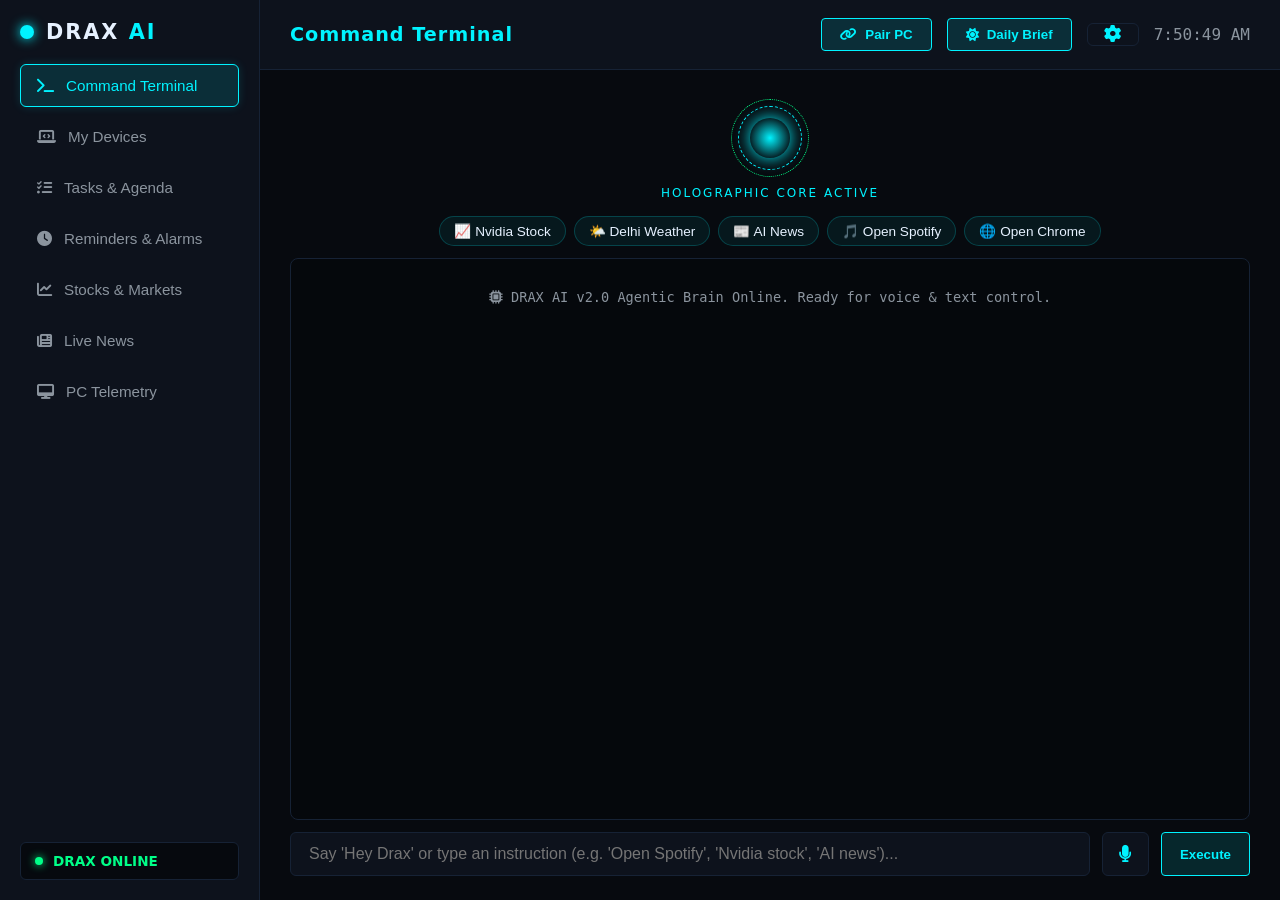
==== web/index.html @ b398b6dd "Prepare Drax AI for production" ====
<!DOCTYPE html>
<html lang="en">
<head>
  <meta charset="UTF-8">
  <meta name="viewport" content="width=device-width, initial-scale=1.0">
  <title>DRAX AI — Cybernetic Cloud Assistant</title>
  <link rel="stylesheet" href="styles.css">
  <link rel="stylesheet" href="https://cdnjs.cloudflare.com/ajax/libs/font-awesome/6.4.0/css/all.min.css">
</head>
<body>
  <div class="app-container">
    <!-- Sidebar Navigation -->
    <aside class="sidebar">
      <div class="logo">
        <div class="pulse-orb"></div>
        <h2>DRAX <span>AI</span></h2>
      </div>
      <nav class="nav-links">
        <button class="nav-btn active" data-tab="chat"><i class="fa-solid fa-terminal"></i> Command Terminal</button>
        <button class="nav-btn" data-tab="devices"><i class="fa-solid fa-laptop-code"></i> My Devices</button>
        <button class="nav-btn" data-tab="tasks"><i class="fa-solid fa-list-check"></i> Tasks & Agenda</button>
        <button class="nav-btn" data-tab="reminders"><i class="fa-solid fa-clock"></i> Reminders & Alarms</button>
        <button class="nav-btn" data-tab="finance"><i class="fa-solid fa-chart-line"></i> Stocks & Markets</button>
        <button class="nav-btn" data-tab="news"><i class="fa-solid fa-newspaper"></i> Live News</button>
        <button class="nav-btn" data-tab="system"><i class="fa-solid fa-desktop"></i> PC Telemetry</button>
      </nav>
      <div class="agent-status-badge" id="cloud-badge">
        <span class="status-indicator" id="status-indicator"></span>
        <span id="agent-state-label">DRAX ONLINE</span>
      </div>
    </aside>

    <!-- Main Content Area -->
    <main class="main-content">
      <!-- Top Navbar -->
      <header class="topbar">
        <div class="topbar-title">
          <h1 id="page-title">Command Terminal</h1>
        </div>
        <div class="topbar-actions">
          <button id="pair-modal-btn" class="glow-btn"><i class="fa-solid fa-link"></i> Pair PC</button>
          <button id="quick-brief-btn" class="glow-btn"><i class="fa-solid fa-sun"></i> Daily Brief</button>
          <button id="settings-btn" class="icon-btn" title="API Settings"><i class="fa-solid fa-gear"></i></button>
          <div class="clock-display" id="clock">--:--:--</div>
        </div>
      </header>

      <!-- TAB 1: Chat & Voice Command Terminal -->
      <section id="tab-chat" class="tab-pane active">
        <div class="chat-wrapper">
          <div class="avatar-hud">
            <div class="hud-circle">
              <div class="hud-core"></div>
              <div class="hud-ring r1"></div>
              <div class="hud-ring r2"></div>
            </div>
            <div class="hud-label">HOLOGRAPHIC CORE ACTIVE</div>
          </div>
          
          <div class="quick-chips">
            <button class="chip" data-cmd="What is Nvidia stock price?">📈 Nvidia Stock</button>
            <button class="chip" data-cmd="What is the weather in Delhi?">🌤️ Delhi Weather</button>
            <button class="chip" data-cmd="What is the latest AI news?">📰 AI News</button>
            <button class="chip" data-cmd="Open Spotify and play music">🎵 Open Spotify</button>
            <button class="chip" data-cmd="Open Chrome">🌐 Open Chrome</button>
          </div>

          <div class="chat-terminal" id="chat-messages">
            <div class="msg system"><i class="fa-solid fa-microchip"></i> DRAX AI v2.0 Agentic Brain Online. Ready for voice & text control.</div>
          </div>
          
          <div class="chat-input-bar">
            <input type="text" id="command-input" placeholder="Say 'Hey Drax' or type an instruction (e.g. 'Open Spotify', 'Nvidia stock', 'AI news')...">
            <button id="voice-btn" class="icon-btn" title="Voice Input"><i class="fa-solid fa-microphone"></i></button>
            <button id="send-btn" class="glow-btn">Execute</button>
          </div>
        </div>
      </section>

      <!-- TAB 2: Connected Devices -->
      <section id="tab-devices" class="tab-pane">
        <div class="panel-header">
          <h2>Connected Workstations</h2>
          <button id="open-pair-btn" class="glow-btn"><i class="fa-solid fa-plus"></i> Pair New Windows PC</button>
        </div>
        <div class="cards-grid" id="devices-grid">
          <div class="card device-card">
            <div class="device-header">
              <i class="fa-brands fa-windows device-icon"></i>
              <div>
                <h3>My Windows Workstation</h3>
                <p class="status-online"><span class="status-indicator"></span> Online & Listening</p>
              </div>
            </div>
            <div class="device-actions">
              <button class="device-cmd-btn" data-cmd="open chrome">Open Chrome</button>
              <button class="device-cmd-btn" data-cmd="open spotify">Open Spotify</button>
              <button class="device-cmd-btn" data-cmd="lock pc">Lock Workstation</button>
            </div>
          </div>
        </div>
      </section>

      <!-- TAB 3: Tasks & Agenda -->
      <section id="tab-tasks" class="tab-pane">
        <div class="panel-header">
          <h2>Task Management</h2>
          <div class="add-box">
            <input type="text" id="new-task-input" placeholder="Add new task title...">
            <button id="add-task-btn" class="glow-btn">Add Task</button>
          </div>
        </div>
        <div class="cards-grid" id="tasks-list">
          <div class="empty-state">Loading tasks...</div>
        </div>
      </section>

      <!-- TAB 4: Reminders & Alarms -->
      <section id="tab-reminders" class="tab-pane">
        <div class="split-view">
          <div class="panel">
            <h2>Active Reminders</h2>
            <div class="cards-grid" id="reminders-list">
              <div class="empty-state">No pending reminders.</div>
            </div>
          </div>
          <div class="panel">
            <h2>Scheduled Alarms</h2>
            <div class="cards-grid" id="alarms-list">
              <div class="empty-state">No active alarms.</div>
            </div>
          </div>
        </div>
      </section>

      <!-- TAB 5: Stocks & Markets -->
      <section id="tab-finance" class="tab-pane">
        <div class="panel-header">
          <h2>Real-Time Financial Markets</h2>
          <div class="add-box">
            <input type="text" id="stock-search-input" placeholder="Search ticker (e.g. NVDA, AAPL, RELIANCE, NIFTY)...">
            <button id="stock-search-btn" class="glow-btn">Quote</button>
          </div>
        </div>
        <div class="cards-grid" id="watchlist-grid">
          <!-- Live tickers injected here -->
        </div>
      </section>

      <!-- TAB 6: Live News & Weather -->
      <section id="tab-news" class="tab-pane">
        <div class="news-controls">
          <button class="filter-btn active" data-topic="world">World</button>
          <button class="filter-btn" data-topic="india">India</button>
          <button class="filter-btn" data-topic="ai">AI & Tech</button>
          <button class="filter-btn" data-topic="business">Finance & Markets</button>
        </div>
        <div class="cards-grid" id="news-grid">
          <div class="empty-state">Fetching verified news...</div>
        </div>
      </section>

      <!-- TAB 7: Connected Workstation Telemetry -->
      <section id="tab-system" class="tab-pane">
        <div class="telemetry-dashboard">
          <div class="metric-card">
            <div class="metric-icon"><i class="fa-solid fa-microchip"></i></div>
            <div class="metric-info">
              <h3>CPU Utilization</h3>
              <p id="cpu-stat">-- %</p>
            </div>
          </div>
          <div class="metric-card">
            <div class="metric-icon"><i class="fa-solid fa-memory"></i></div>
            <div class="metric-info">
              <h3>Memory (RAM)</h3>
              <p id="ram-stat">-- %</p>
            </div>
          </div>
          <div class="metric-card">
            <div class="metric-icon"><i class="fa-brands fa-windows"></i></div>
            <div class="metric-info">
              <h3>Host Workstation</h3>
              <p id="os-stat">Windows 11</p>
            </div>
          </div>
          <div class="metric-card">
            <div class="metric-icon"><i class="fa-solid fa-shield-halved"></i></div>
            <div class="metric-info">
              <h3>Agent Core State</h3>
              <p id="state-stat">IDLE</p>
            </div>
          </div>
        </div>
      </section>
    </main>
  </div>

  <!-- Device Pairing Modal -->
  <div class="modal-overlay" id="pair-modal">
    <div class="modal-content">
      <h2><i class="fa-solid fa-link"></i> Connect Windows Workstation</h2>
      <p style="color: var(--text-muted); margin: 10px 0 20px;">
        Open the Drax AI application on your Windows PC and check your System Tray or Settings for your <strong>Pairing Code</strong>.
      </p>
      <input type="text" id="pairing-code-input" placeholder="e.g. DRAX-7K92" style="text-transform: uppercase; font-size: 1.2rem; text-align: center; letter-spacing: 3px;">
      <div class="modal-buttons">
        <button id="cancel-pair-btn" class="icon-btn">Cancel</button>
        <button id="submit-pair-btn" class="glow-btn">Connect Device</button>
      </div>
    </div>
  </div>

  <!-- API Settings Modal -->
  <div class="modal-overlay" id="settings-modal">
    <div class="modal-content">
      <h2><i class="fa-solid fa-gear"></i> Cloud API Configuration</h2>
      <p style="color: var(--text-muted); margin: 10px 0 20px;">
        Set your production backend endpoint (Render / local):
      </p>
      <input type="text" id="api-url-input" placeholder="https://drax-cloud.onrender.com or http://127.0.0.1:8765">
      <div class="modal-buttons">
        <button id="cancel-settings-btn" class="icon-btn">Cancel</button>
        <button id="save-settings-btn" class="glow-btn">Save Endpoint</button>
      </div>
    </div>
  </div>

  <script src="app.js"></script>
</body>
</html>
---- web/styles.css ----
:root {
  --bg-dark: #070a0f;
  --panel-bg: #0d121c;
  --panel-border: #162235;
  --accent-cyan: #00f3ff;
  --accent-green: #00ff88;
  --accent-amber: #ffaa00;
  --accent-red: #ff3366;
  --text-main: #e6f1ff;
  --text-muted: #8b949e;
  --font-family: 'Segoe UI', system-ui, -apple-system, sans-serif;
}

* {
  margin: 0;
  padding: 0;
  box-sizing: border-box;
}

body {
  background-color: var(--bg-dark);
  color: var(--text-main);
  font-family: var(--font-family);
  min-height: 100vh;
  overflow-x: hidden;
}

.app-container {
  display: flex;
  height: 100vh;
}

/* Sidebar */
.sidebar {
  width: 260px;
  background-color: var(--panel-bg);
  border-right: 1px solid var(--panel-border);
  display: flex;
  flex-direction: column;
  padding: 20px;
  gap: 20px;
}

.logo {
  display: flex;
  align-items: center;
  gap: 12px;
}

.pulse-orb {
  width: 14px;
  height: 14px;
  background-color: var(--accent-cyan);
  border-radius: 50%;
  box-shadow: 0 0 12px var(--accent-cyan);
  animation: orb-pulse 2s infinite ease-in-out;
}

@keyframes orb-pulse {
  0%, 100% { transform: scale(1); opacity: 0.8; }
  50% { transform: scale(1.3); opacity: 1; box-shadow: 0 0 20px var(--accent-cyan); }
}

.logo h2 {
  font-size: 1.3rem;
  letter-spacing: 2px;
}

.logo span {
  color: var(--accent-cyan);
}

.nav-links {
  display: flex;
  flex-direction: column;
  gap: 8px;
  flex: 1;
}

.nav-btn {
  background: transparent;
  border: 1px solid transparent;
  color: var(--text-muted);
  padding: 12px 16px;
  text-align: left;
  border-radius: 6px;
  cursor: pointer;
  font-size: 0.95rem;
  display: flex;
  align-items: center;
  gap: 12px;
  transition: all 0.2s ease;
}

.nav-btn:hover {
  background: rgba(0, 243, 255, 0.05);
  color: var(--text-main);
  border-color: rgba(0, 243, 255, 0.2);
}

.nav-btn.active {
  background: rgba(0, 243, 255, 0.12);
  color: var(--accent-cyan);
  border-color: var(--accent-cyan);
  box-shadow: 0 0 10px rgba(0, 243, 255, 0.15);
}

.agent-status-badge {
  display: flex;
  align-items: center;
  gap: 10px;
  background: #06090e;
  border: 1px solid var(--panel-border);
  padding: 10px 14px;
  border-radius: 6px;
  font-size: 0.85rem;
  font-weight: 600;
  color: var(--accent-green);
}

.status-indicator {
  width: 8px;
  height: 8px;
  border-radius: 50%;
  background: var(--accent-green);
  box-shadow: 0 0 8px var(--accent-green);
  display: inline-block;
}

/* Main Content */
.main-content {
  flex: 1;
  display: flex;
  flex-direction: column;
  overflow: hidden;
}

.topbar {
  height: 70px;
  background: var(--panel-bg);
  border-bottom: 1px solid var(--panel-border);
  display: flex;
  align-items: center;
  justify-content: space-between;
  padding: 0 30px;
}

.topbar-title h1 {
  font-size: 1.2rem;
  color: var(--accent-cyan);
  letter-spacing: 1px;
}

.topbar-actions {
  display: flex;
  align-items: center;
  gap: 15px;
}

.glow-btn {
  background: rgba(0, 243, 255, 0.12);
  border: 1px solid var(--accent-cyan);
  color: var(--accent-cyan);
  padding: 8px 18px;
  border-radius: 4px;
  cursor: pointer;
  font-weight: 600;
  transition: all 0.2s;
  display: inline-flex;
  align-items: center;
  gap: 8px;
}

.glow-btn:hover {
  background: var(--accent-cyan);
  color: var(--bg-dark);
  box-shadow: 0 0 14px var(--accent-cyan);
}

.clock-display {
  font-family: 'Consolas', monospace;
  color: var(--text-muted);
  font-size: 1rem;
}

/* Tab panes */
.tab-pane {
  display: none;
  flex: 1;
  padding: 24px 30px;
  overflow-y: auto;
}

.tab-pane.active {
  display: block;
}

/* Chat Terminal */
.chat-wrapper {
  display: flex;
  flex-direction: column;
  height: 100%;
  gap: 12px;
}

.avatar-hud {
  display: flex;
  flex-direction: column;
  align-items: center;
  gap: 8px;
  padding: 4px 0;
}

.hud-circle {
  width: 80px;
  height: 80px;
  position: relative;
  display: flex;
  align-items: center;
  justify-content: center;
}

.hud-core {
  width: 40px;
  height: 40px;
  background: radial-gradient(circle, var(--accent-cyan) 0%, rgba(0,243,255,0.1) 70%);
  border-radius: 50%;
  box-shadow: 0 0 16px var(--accent-cyan);
  animation: core-breath 3s infinite ease-in-out;
}

.hud-ring {
  position: absolute;
  border-radius: 50%;
  border: 1.5px dashed var(--accent-cyan);
}

.hud-ring.r1 {
  width: 64px;
  height: 64px;
  animation: spin 8s infinite linear;
}

.hud-ring.r2 {
  width: 78px;
  height: 78px;
  border: 1px dotted var(--accent-green);
  animation: spin-rev 12s infinite linear;
}

@keyframes spin { 100% { transform: rotate(360deg); } }
@keyframes spin-rev { 100% { transform: rotate(-360deg); } }
@keyframes core-breath { 0%, 100% { transform: scale(0.9); } 50% { transform: scale(1.15); } }

.hud-label {
  font-size: 0.75rem;
  color: var(--accent-cyan);
  letter-spacing: 2px;
}

.quick-chips {
  display: flex;
  gap: 8px;
  flex-wrap: wrap;
  justify-content: center;
}

.chip {
  background: rgba(0, 243, 255, 0.06);
  border: 1px solid rgba(0, 243, 255, 0.2);
  color: var(--text-main);
  padding: 6px 14px;
  border-radius: 16px;
  cursor: pointer;
  font-size: 0.85rem;
  transition: all 0.2s;
}

.chip:hover {
  background: rgba(0, 243, 255, 0.2);
  border-color: var(--accent-cyan);
  color: var(--accent-cyan);
}

.chat-terminal {
  flex: 1;
  background: #05080c;
  border: 1px solid var(--panel-border);
  border-radius: 8px;
  padding: 18px;
  overflow-y: auto;
  display: flex;
  flex-direction: column;
  gap: 10px;
  font-family: 'Consolas', monospace;
  font-size: 0.95rem;
}

.msg {
  padding: 10px 14px;
  border-radius: 6px;
  max-width: 80%;
  line-height: 1.5;
}

.msg.user {
  align-self: flex-end;
  background: rgba(0, 243, 255, 0.1);
  border: 1px solid rgba(0, 243, 255, 0.3);
  color: var(--accent-cyan);
}

.msg.drax {
  align-self: flex-start;
  background: rgba(0, 255, 136, 0.08);
  border: 1px solid rgba(0, 255, 136, 0.3);
  color: var(--accent-green);
}

.msg.system {
  align-self: center;
  background: transparent;
  color: var(--text-muted);
  font-size: 0.85rem;
}

.chat-input-bar {
  display: flex;
  gap: 12px;
}

.chat-input-bar input {
  flex: 1;
  background: var(--panel-bg);
  border: 1px solid var(--panel-border);
  color: var(--text-main);
  padding: 12px 18px;
  border-radius: 6px;
  font-size: 1rem;
}

.chat-input-bar input:focus {
  border-color: var(--accent-cyan);
  outline: none;
}

.icon-btn {
  background: var(--panel-bg);
  border: 1px solid var(--panel-border);
  color: var(--accent-cyan);
  padding: 0 16px;
  border-radius: 6px;
  cursor: pointer;
  font-size: 1.1rem;
  transition: all 0.2s;
}

.icon-btn:hover {
  background: rgba(0, 243, 255, 0.1);
  border-color: var(--accent-cyan);
}

/* Cards & Lists */
.panel-header {
  display: flex;
  justify-content: space-between;
  align-items: center;
  margin-bottom: 20px;
}

.add-box {
  display: flex;
  gap: 10px;
}

.add-box input {
  background: var(--panel-bg);
  border: 1px solid var(--panel-border);
  color: var(--text-main);
  padding: 8px 14px;
  border-radius: 4px;
  min-width: 260px;
}

.cards-grid {
  display: grid;
  grid-template-columns: repeat(auto-fill, minmax(280px, 1fr));
  gap: 16px;
}

.card {
  background: var(--panel-bg);
  border: 1px solid var(--panel-border);
  padding: 18px;
  border-radius: 8px;
  transition: transform 0.2s, border-color 0.2s;
}

.card:hover {
  transform: translateY(-2px);
  border-color: var(--accent-cyan);
}

.device-card {
  display: flex;
  flex-direction: column;
  gap: 14px;
}

.device-header {
  display: flex;
  align-items: center;
  gap: 14px;
}

.device-icon {
  font-size: 2.2rem;
  color: var(--accent-cyan);
}

.status-online {
  color: var(--accent-green);
  font-size: 0.85rem;
  font-weight: 600;
  display: flex;
  align-items: center;
  gap: 6px;
  margin-top: 4px;
}

.device-actions {
  display: flex;
  gap: 8px;
  flex-wrap: wrap;
}

.device-cmd-btn {
  background: rgba(0, 243, 255, 0.08);
  border: 1px solid rgba(0, 243, 255, 0.3);
  color: var(--accent-cyan);
  padding: 6px 12px;
  border-radius: 4px;
  cursor: pointer;
  font-size: 0.85rem;
  transition: all 0.2s;
}

.device-cmd-btn:hover {
  background: var(--accent-cyan);
  color: var(--bg-dark);
}

.split-view {
  display: grid;
  grid-template-columns: 1fr 1fr;
  gap: 24px;
}

.news-controls {
  display: flex;
  gap: 10px;
  margin-bottom: 20px;
}

.filter-btn {
  background: var(--panel-bg);
  border: 1px solid var(--panel-border);
  color: var(--text-muted);
  padding: 6px 14px;
  border-radius: 4px;
  cursor: pointer;
}

.filter-btn.active {
  background: var(--accent-cyan);
  color: var(--bg-dark);
  border-color: var(--accent-cyan);
  font-weight: bold;
}

/* Telemetry Dashboard */
.telemetry-dashboard {
  display: grid;
  grid-template-columns: repeat(auto-fit, minmax(220px, 1fr));
  gap: 20px;
}

.metric-card {
  background: var(--panel-bg);
  border: 1px solid var(--panel-border);
  padding: 24px;
  border-radius: 8px;
  display: flex;
  align-items: center;
  gap: 18px;
}

.metric-icon {
  font-size: 2rem;
  color: var(--accent-cyan);
}

.metric-info h3 {
  font-size: 0.85rem;
  color: var(--text-muted);
}

.metric-info p {
  font-size: 1.6rem;
  font-weight: bold;
  color: var(--text-main);
}

/* Modals */
.modal-overlay {
  display: none;
  position: fixed;
  top: 0; left: 0; right: 0; bottom: 0;
  background: rgba(4, 7, 12, 0.85);
  backdrop-filter: blur(4px);
  z-index: 1000;
  align-items: center;
  justify-content: center;
}

.modal-overlay.active {
  display: flex;
}

.modal-content {
  background: var(--panel-bg);
  border: 1px solid var(--accent-cyan);
  border-radius: 8px;
  padding: 30px;
  width: 90%;
  max-width: 480px;
  box-shadow: 0 0 30px rgba(0, 243, 255, 0.2);
}

.modal-content input {
  width: 100%;
  background: #05080c;
  border: 1px solid var(--panel-border);
  color: var(--accent-cyan);
  padding: 12px 16px;
  border-radius: 6px;
  margin-bottom: 20px;
  font-size: 1rem;
}

.modal-buttons {
  display: flex;
  justify-content: flex-end;
  gap: 12px;
}

/* Responsive Media Queries */
@media (max-width: 860px) {
  .app-container { flex-direction: column; }
  .sidebar { width: 100%; height: auto; border-right: none; border-bottom: 1px solid var(--panel-border); padding: 12px 20px; }
  .nav-links { flex-direction: row; overflow-x: auto; gap: 6px; }
  .nav-btn { padding: 8px 12px; font-size: 0.85rem; }
  .split-view { grid-template-columns: 1fr; }
  .topbar { padding: 0 16px; }
  .tab-pane { padding: 16px; }
}
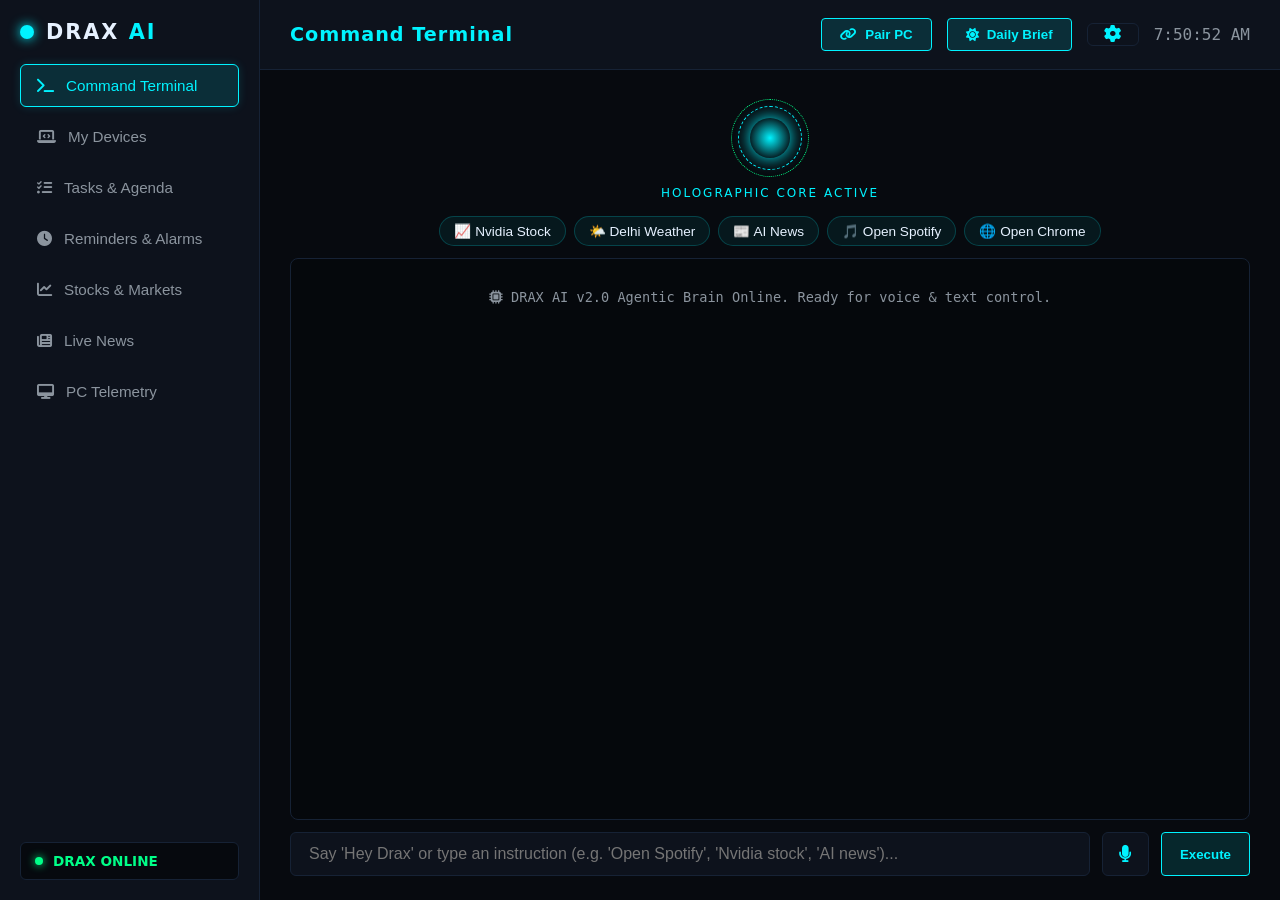
==== commit a5d5f789: "Implement cloud to Windows agent pairing" ====
--- a/web/index.html
+++ b/web/index.html
@@ -199,11 +199,13 @@
   <!-- Device Pairing Modal -->
   <div class="modal-overlay" id="pair-modal">
     <div class="modal-content">
-      <h2><i class="fa-solid fa-link"></i> Connect Windows Workstation</h2>
-      <p style="color: var(--text-muted); margin: 10px 0 20px;">
-        Open the Drax AI application on your Windows PC and check your System Tray or Settings for your <strong>Pairing Code</strong>.
-      </p>
-      <input type="text" id="pairing-code-input" placeholder="e.g. DRAX-7K92" style="text-transform: uppercase; font-size: 1.2rem; text-align: center; letter-spacing: 3px;">
+      <h2><i class="fa-solid fa-link"></i> PAIR YOUR WINDOWS PC</h2>
+      <div style="text-align: left; background: #0d1117; border: 1px solid #1f2937; border-radius: 6px; padding: 14px; margin: 15px 0; font-size: 0.95rem; line-height: 1.6; color: #8b949e;">
+        <p><strong style="color: #00f3ff;">1.</strong> Start <strong>Drax AI</strong> on your Windows PC.</p>
+        <p><strong style="color: #00f3ff;">2.</strong> Look at your System Tray (right-click Drax icon &rarr; <em>Show Device Pairing Code</em>).</p>
+        <p><strong style="color: #00f3ff;">3.</strong> Enter the pairing code below and connect:</p>
+      </div>
+      <input type="text" id="pairing-code-input" placeholder="DRAX-XXXX" maxlength="12" style="text-transform: uppercase; font-size: 1.3rem; text-align: center; letter-spacing: 4px; font-weight: bold; color: #00ff88; margin-bottom: 15px;">
       <div class="modal-buttons">
         <button id="cancel-pair-btn" class="icon-btn">Cancel</button>
         <button id="submit-pair-btn" class="glow-btn">Connect Device</button>
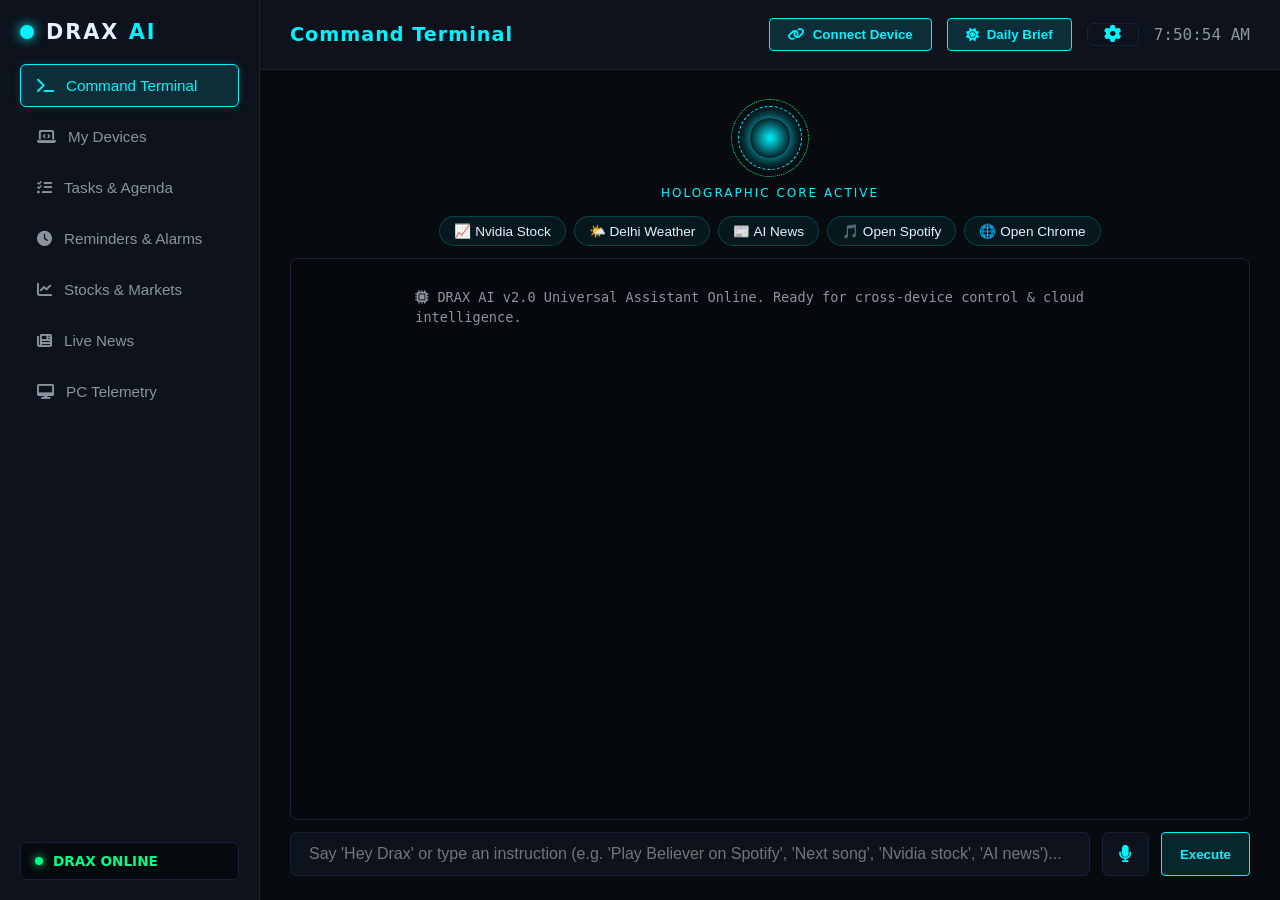
==== commit a64fff10: "feat: universal multi-device personal assistant architecture, capability routing & modular skills" ====
--- a/web/index.html
+++ b/web/index.html
@@ -38,7 +38,7 @@
           <h1 id="page-title">Command Terminal</h1>
         </div>
         <div class="topbar-actions">
-          <button id="pair-modal-btn" class="glow-btn"><i class="fa-solid fa-link"></i> Pair PC</button>
+          <button id="pair-modal-btn" class="glow-btn"><i class="fa-solid fa-link"></i> Connect Device</button>
           <button id="quick-brief-btn" class="glow-btn"><i class="fa-solid fa-sun"></i> Daily Brief</button>
           <button id="settings-btn" class="icon-btn" title="API Settings"><i class="fa-solid fa-gear"></i></button>
           <div class="clock-display" id="clock">--:--:--</div>
@@ -66,11 +66,11 @@
           </div>
 
           <div class="chat-terminal" id="chat-messages">
-            <div class="msg system"><i class="fa-solid fa-microchip"></i> DRAX AI v2.0 Agentic Brain Online. Ready for voice & text control.</div>
+            <div class="msg system"><i class="fa-solid fa-microchip"></i> DRAX AI v2.0 Universal Assistant Online. Ready for cross-device control & cloud intelligence.</div>
           </div>
           
           <div class="chat-input-bar">
-            <input type="text" id="command-input" placeholder="Say 'Hey Drax' or type an instruction (e.g. 'Open Spotify', 'Nvidia stock', 'AI news')...">
+            <input type="text" id="command-input" placeholder="Say 'Hey Drax' or type an instruction (e.g. 'Play Believer on Spotify', 'Next song', 'Nvidia stock', 'AI news')...">
             <button id="voice-btn" class="icon-btn" title="Voice Input"><i class="fa-solid fa-microphone"></i></button>
             <button id="send-btn" class="glow-btn">Execute</button>
           </div>
@@ -80,8 +80,8 @@
       <!-- TAB 2: Connected Devices -->
       <section id="tab-devices" class="tab-pane">
         <div class="panel-header">
-          <h2>Connected Workstations</h2>
-          <button id="open-pair-btn" class="glow-btn"><i class="fa-solid fa-plus"></i> Pair New Windows PC</button>
+          <h2>My Devices</h2>
+          <button id="open-pair-btn" class="glow-btn"><i class="fa-solid fa-plus"></i> Connect New Device</button>
         </div>
         <div class="cards-grid" id="devices-grid">
           <div class="card device-card">
@@ -196,14 +196,14 @@
     </main>
   </div>
 
-  <!-- Device Pairing Modal -->
+  <!-- Connect Device Modal -->
   <div class="modal-overlay" id="pair-modal">
     <div class="modal-content">
-      <h2><i class="fa-solid fa-link"></i> PAIR YOUR WINDOWS PC</h2>
+      <h2><i class="fa-solid fa-link"></i> CONNECT A DEVICE</h2>
       <div style="text-align: left; background: #0d1117; border: 1px solid #1f2937; border-radius: 6px; padding: 14px; margin: 15px 0; font-size: 0.95rem; line-height: 1.6; color: #8b949e;">
-        <p><strong style="color: #00f3ff;">1.</strong> Start <strong>Drax AI</strong> on your Windows PC.</p>
-        <p><strong style="color: #00f3ff;">2.</strong> Look at your System Tray (right-click Drax icon &rarr; <em>Show Device Pairing Code</em>).</p>
-        <p><strong style="color: #00f3ff;">3.</strong> Enter the pairing code below and connect:</p>
+        <p><strong style="color: #00f3ff;">1.</strong> Start <strong>Drax AI</strong> on your Windows PC, Android device, or workstation.</p>
+        <p><strong style="color: #00f3ff;">2.</strong> Retrieve your temporary pairing code (e.g. <em>DRAX-7K92</em>).</p>
+        <p><strong style="color: #00f3ff;">3.</strong> Enter the pairing code below to link capabilities:</p>
       </div>
       <input type="text" id="pairing-code-input" placeholder="DRAX-XXXX" maxlength="12" style="text-transform: uppercase; font-size: 1.3rem; text-align: center; letter-spacing: 4px; font-weight: bold; color: #00ff88; margin-bottom: 15px;">
       <div class="modal-buttons">
--- a/web/styles.css
+++ b/web/styles.css
@@ -317,6 +317,65 @@
   color: var(--accent-green);
 }
 
+.msg.error-msg {
+  align-self: flex-start;
+  background: rgba(255, 68, 68, 0.08);
+  border: 1px solid rgba(255, 68, 68, 0.35);
+  color: #ff6b6b;
+}
+
+.msg-header.status-ok {
+  color: #00ff88;
+  font-weight: bold;
+}
+
+.msg-header.status-err {
+  color: #ff4444;
+  font-weight: bold;
+}
+
+.msg-reason {
+  margin-top: 6px;
+  color: #e6f1ff;
+  font-size: 0.9rem;
+}
+
+.msg-details-toggle {
+  margin-top: 8px;
+  color: var(--accent-cyan);
+  cursor: pointer;
+  user-select: none;
+  font-size: 0.8rem;
+}
+
+.msg-details-toggle:hover {
+  text-decoration: underline;
+}
+
+.msg-details-content {
+  display: none;
+  margin-top: 6px;
+  padding: 8px 10px;
+  background: #080c12;
+  border: 1px dashed rgba(0, 243, 255, 0.3);
+  border-radius: 4px;
+  font-size: 0.8rem;
+  color: #8b949e;
+  line-height: 1.6;
+}
+
+.msg-details-content.active {
+  display: block;
+}
+
+.msg.loading-msg {
+  align-self: flex-start;
+  background: rgba(0, 243, 255, 0.05);
+  border: 1px dashed rgba(0, 243, 255, 0.3);
+  color: var(--accent-cyan);
+  font-style: italic;
+}
+
 .msg.system {
   align-self: center;
   background: transparent;
@@ -564,3 +623,63 @@
   .topbar { padding: 0 16px; }
   .tab-pane { padding: 16px; }
 }
+
+/* Multi-Device & Capability Styles */
+.primary-device-card {
+  border-color: rgba(0, 243, 255, 0.6) !important;
+  box-shadow: 0 0 15px rgba(0, 243, 255, 0.15) !important;
+}
+
+.primary-badge {
+  background: rgba(0, 243, 255, 0.15);
+  color: var(--accent-cyan);
+  border: 1px solid var(--accent-cyan);
+  font-size: 0.75rem;
+  padding: 3px 8px;
+  border-radius: 12px;
+  font-weight: bold;
+  display: inline-flex;
+  align-items: center;
+  gap: 4px;
+}
+
+.set-primary-btn {
+  background: transparent;
+  color: var(--text-muted);
+  border: 1px solid var(--panel-border);
+  font-size: 0.75rem;
+  padding: 3px 8px;
+  border-radius: 12px;
+  cursor: pointer;
+  transition: all 0.2s;
+}
+
+.set-primary-btn:hover {
+  color: var(--accent-cyan);
+  border-color: var(--accent-cyan);
+}
+
+.device-capabilities {
+  margin: 12px 0;
+  padding: 8px 10px;
+  background: rgba(0, 0, 0, 0.25);
+  border-radius: 6px;
+  border: 1px solid rgba(255, 255, 255, 0.05);
+}
+
+.caps-container {
+  display: flex;
+  flex-wrap: wrap;
+  gap: 6px;
+}
+
+.cap-pill {
+  background: rgba(0, 255, 136, 0.1);
+  color: #00ff88;
+  border: 1px solid rgba(0, 255, 136, 0.3);
+  font-size: 0.72rem;
+  padding: 2px 7px;
+  border-radius: 4px;
+  text-transform: lowercase;
+  font-family: monospace;
+}
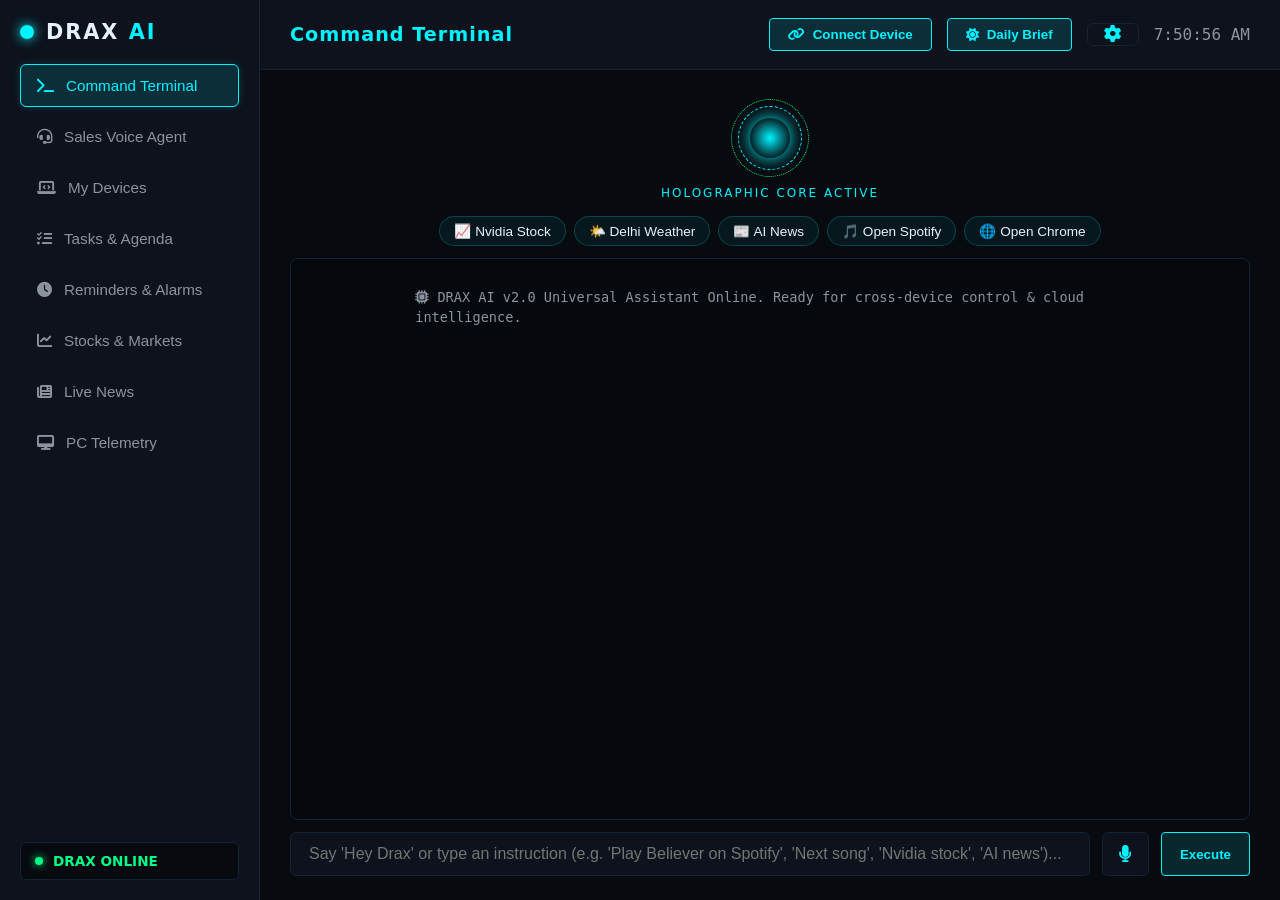
==== commit 33a65060: "Update DRAX AI V2 and Autonomous Sales Voice Agent" ====
--- a/web/index.html
+++ b/web/index.html
@@ -17,6 +17,7 @@
       </div>
       <nav class="nav-links">
         <button class="nav-btn active" data-tab="chat"><i class="fa-solid fa-terminal"></i> Command Terminal</button>
+        <button class="nav-btn" data-tab="sales"><i class="fa-solid fa-headset"></i> Sales Voice Agent</button>
         <button class="nav-btn" data-tab="devices"><i class="fa-solid fa-laptop-code"></i> My Devices</button>
         <button class="nav-btn" data-tab="tasks"><i class="fa-solid fa-list-check"></i> Tasks & Agenda</button>
         <button class="nav-btn" data-tab="reminders"><i class="fa-solid fa-clock"></i> Reminders & Alarms</button>
@@ -193,6 +194,170 @@
           </div>
         </div>
       </section>
+
+      <!-- TAB: Autonomous AI Sales Voice Agent -->
+      <section id="tab-sales" class="tab-pane">
+        <div class="panel-header">
+          <div class="sales-header-left">
+            <h2><i class="fa-solid fa-headset" style="color: var(--accent-cyan);"></i> Autonomous AI Sales Voice Agent</h2>
+            <div class="sales-session-badge">
+              <span class="status-indicator" id="sales-session-indicator"></span>
+              <span id="sales-session-label">Session: Initializing...</span>
+            </div>
+          </div>
+          <div class="sales-header-actions">
+            <button id="sales-voice-toggle-btn" class="glow-btn" title="Toggle AI Voice Response">
+              <i class="fa-solid fa-volume-high" id="sales-voice-icon"></i> <span id="sales-voice-label">Voice On</span>
+            </button>
+            <button id="sales-stop-speech-btn" class="icon-btn" title="Stop AI Speaking">
+              <i class="fa-solid fa-stop"></i>
+            </button>
+            <button id="sales-new-session-btn" class="glow-btn">
+              <i class="fa-solid fa-plus"></i> New Session
+            </button>
+          </div>
+        </div>
+
+        <div class="split-view sales-split-view">
+          <!-- Left Column: Voice/Text Sales Dialogue -->
+          <div class="sales-dialogue-panel card">
+            <div class="sales-chat-header">
+              <div class="sales-agent-meta">
+                <span class="sales-pulse-orb"></span>
+                <div>
+                  <strong>DRAX Consultative Voice Assistant</strong>
+                  <span id="sales-model-badge" class="badge-demo">DEMO ENGINE</span>
+                </div>
+              </div>
+              <div id="sales-voice-status" class="voice-status-text">Ready</div>
+            </div>
+
+            <!-- Dialogue Messages Container -->
+            <div class="chat-terminal sales-messages-terminal" id="sales-chat-messages">
+              <div class="msg system">
+                <i class="fa-solid fa-headset"></i> Sales Voice Assistant Ready. Speak via microphone or type to begin qualification.
+              </div>
+            </div>
+
+            <!-- Input Bar -->
+            <div class="chat-input-bar sales-input-bar">
+              <input type="text" id="sales-input" placeholder="Speak via mic or type customer requirements..." autocomplete="off">
+              <button id="sales-mic-btn" class="icon-btn" title="Speak via Microphone">
+                <i class="fa-solid fa-microphone" id="sales-mic-icon"></i>
+              </button>
+              <button id="sales-send-btn" class="glow-btn">Send</button>
+            </div>
+          </div>
+
+          <!-- Right Column: Live Lead Qualification & BANT Scoring Panel -->
+          <div class="sales-lead-panel card">
+            <div class="lead-panel-header">
+              <h3><i class="fa-solid fa-clipboard-check"></i> Live Lead Intelligence</h3>
+              <span id="sales-qual-badge" class="qual-badge-inprogress">IN PROGRESS</span>
+            </div>
+
+            <!-- Overall Lead Score Card -->
+            <div class="score-card-container">
+              <div class="score-radial-box">
+                <div class="score-number" id="lead-score-val">0</div>
+                <div class="score-label">LEAD SCORE / 100</div>
+              </div>
+              <div class="score-meta-box">
+                <div class="score-meta-row">
+                  <span>Buying Intent:</span>
+                  <strong id="lead-intent-val" class="intent-unqualified">Unqualified</strong>
+                </div>
+                <div class="score-meta-row">
+                  <span>Status:</span>
+                  <strong id="lead-status-val">in_progress</strong>
+                </div>
+                <div class="score-meta-row">
+                  <span>Turns Logged:</span>
+                  <strong id="lead-turns-count">0</strong>
+                </div>
+              </div>
+            </div>
+
+            <!-- BANT 4 Pillars Breakdown -->
+            <div class="bant-breakdown-box">
+              <h4>BANT Qualification Rubric (Max 25 pts each)</h4>
+              <div class="bant-grid">
+                <div class="bant-item" id="bant-budget-item">
+                  <div class="bant-item-header">
+                    <span><i class="fa-solid fa-sack-dollar"></i> Budget</span>
+                    <strong id="bant-budget-score">0 / 25</strong>
+                  </div>
+                  <div class="bant-bar-bg"><div class="bant-bar-fill" id="bant-budget-fill" style="width: 0%;"></div></div>
+                </div>
+                <div class="bant-item" id="bant-authority-item">
+                  <div class="bant-item-header">
+                    <span><i class="fa-solid fa-user-shield"></i> Authority</span>
+                    <strong id="bant-authority-score">0 / 25</strong>
+                  </div>
+                  <div class="bant-bar-bg"><div class="bant-bar-fill" id="bant-authority-fill" style="width: 0%;"></div></div>
+                </div>
+                <div class="bant-item" id="bant-need-item">
+                  <div class="bant-item-header">
+                    <span><i class="fa-solid fa-bullseye"></i> Need</span>
+                    <strong id="bant-need-score">0 / 25</strong>
+                  </div>
+                  <div class="bant-bar-bg"><div class="bant-bar-fill" id="bant-need-fill" style="width: 0%;"></div></div>
+                </div>
+                <div class="bant-item" id="bant-timeline-item">
+                  <div class="bant-item-header">
+                    <span><i class="fa-solid fa-calendar-days"></i> Timeline</span>
+                    <strong id="bant-timeline-score">0 / 25</strong>
+                  </div>
+                  <div class="bant-bar-bg"><div class="bant-bar-fill" id="bant-timeline-fill" style="width: 0%;"></div></div>
+                </div>
+              </div>
+            </div>
+
+            <!-- Customer Details Table -->
+            <div class="lead-details-table">
+              <div class="detail-row">
+                <span class="detail-label">Customer Name:</span>
+                <span class="detail-val" id="lead-field-name">Not provided</span>
+              </div>
+              <div class="detail-row">
+                <span class="detail-label">Company:</span>
+                <span class="detail-val" id="lead-field-company">Not provided</span>
+              </div>
+              <div class="detail-row">
+                <span class="detail-label">Email:</span>
+                <span class="detail-val" id="lead-field-email">Not provided</span>
+              </div>
+              <div class="detail-row">
+                <span class="detail-label">Phone:</span>
+                <span class="detail-val" id="lead-field-phone">Not provided</span>
+              </div>
+              <div class="detail-row">
+                <span class="detail-label">Role:</span>
+                <span class="detail-val" id="lead-field-role">Not provided</span>
+              </div>
+              <div class="detail-row">
+                <span class="detail-label">Business Need:</span>
+                <span class="detail-val" id="lead-field-need">Not provided</span>
+              </div>
+              <div class="detail-row">
+                <span class="detail-label">Budget Details:</span>
+                <span class="detail-val" id="lead-field-budget">Not provided</span>
+              </div>
+              <div class="detail-row">
+                <span class="detail-label">Timeline Details:</span>
+                <span class="detail-val" id="lead-field-timeline">Not provided</span>
+              </div>
+            </div>
+
+            <!-- Score Reasoning -->
+            <div class="lead-reasoning-box">
+              <span class="reasoning-title"><i class="fa-solid fa-circle-info"></i> Score Explanation:</span>
+              <p id="lead-reasoning-text">No evaluation criteria recorded yet.</p>
+            </div>
+          </div>
+        </div>
+      </section>
+
     </main>
   </div>
 
--- a/web/styles.css
+++ b/web/styles.css
@@ -624,6 +624,36 @@
   .tab-pane { padding: 16px; }
 }
 
+@media (max-width: 480px) {
+  .topbar {
+    flex-direction: column;
+    align-items: flex-start;
+    height: auto;
+    padding: 12px 16px;
+    gap: 8px;
+  }
+  .topbar-actions {
+    flex-wrap: wrap;
+    gap: 6px;
+    width: 100%;
+  }
+  .clock-display {
+    display: none;
+  }
+  .chat-input-bar {
+    padding: 8px;
+    gap: 6px;
+  }
+  .chat-input-bar input {
+    font-size: 0.85rem;
+    padding: 10px 12px;
+  }
+  .glow-btn {
+    padding: 8px 12px;
+    font-size: 0.85rem;
+  }
+}
+
 /* Multi-Device & Capability Styles */
 .primary-device-card {
   border-color: rgba(0, 243, 255, 0.6) !important;
@@ -683,3 +713,359 @@
   text-transform: lowercase;
   font-family: monospace;
 }
+
+/* ── Sales Voice Agent Tab Styles ────────────────────────────────────────── */
+.sales-split-view {
+  display: grid;
+  grid-template-columns: 1.15fr 0.85fr;
+  gap: 20px;
+  height: calc(100vh - 170px);
+}
+
+.sales-dialogue-panel,
+.sales-lead-panel {
+  display: flex;
+  flex-direction: column;
+  overflow: hidden;
+  height: 100%;
+}
+
+.sales-header-left {
+  display: flex;
+  align-items: center;
+  gap: 16px;
+  flex-wrap: wrap;
+}
+
+.sales-session-badge {
+  display: inline-flex;
+  align-items: center;
+  gap: 8px;
+  background: rgba(0, 243, 255, 0.08);
+  border: 1px solid rgba(0, 243, 255, 0.25);
+  padding: 4px 10px;
+  border-radius: 14px;
+  font-size: 0.82rem;
+  font-family: monospace;
+  color: var(--accent-cyan);
+}
+
+.sales-header-actions {
+  display: flex;
+  align-items: center;
+  gap: 10px;
+}
+
+.sales-chat-header {
+  display: flex;
+  justify-content: space-between;
+  align-items: center;
+  padding: 10px 14px;
+  border-bottom: 1px solid var(--panel-border);
+  background: rgba(0, 0, 0, 0.2);
+}
+
+.sales-agent-meta {
+  display: flex;
+  align-items: center;
+  gap: 10px;
+}
+
+.sales-pulse-orb {
+  width: 10px;
+  height: 10px;
+  background-color: var(--accent-cyan);
+  border-radius: 50%;
+  box-shadow: 0 0 8px var(--accent-cyan);
+}
+
+.badge-demo {
+  background: rgba(255, 170, 0, 0.15);
+  color: var(--accent-amber);
+  border: 1px solid var(--accent-amber);
+  font-size: 0.7rem;
+  padding: 2px 6px;
+  border-radius: 8px;
+  font-weight: bold;
+  letter-spacing: 0.5px;
+  margin-left: 8px;
+}
+
+.badge-live {
+  background: rgba(0, 255, 136, 0.15);
+  color: var(--accent-green);
+  border: 1px solid var(--accent-green);
+  font-size: 0.7rem;
+  padding: 2px 6px;
+  border-radius: 8px;
+  font-weight: bold;
+  letter-spacing: 0.5px;
+  margin-left: 8px;
+}
+
+.voice-status-text {
+  font-size: 0.8rem;
+  color: var(--text-muted);
+}
+
+.sales-messages-terminal {
+  flex: 1;
+  overflow-y: auto;
+  padding: 14px;
+  display: flex;
+  flex-direction: column;
+  gap: 10px;
+}
+
+.sales-input-bar {
+  padding: 10px 14px;
+  border-top: 1px solid var(--panel-border);
+}
+
+/* Right Lead Panel */
+.lead-panel-header {
+  display: flex;
+  justify-content: space-between;
+  align-items: center;
+  margin-bottom: 14px;
+  padding-bottom: 10px;
+  border-bottom: 1px solid var(--panel-border);
+}
+
+.lead-panel-header h3 {
+  font-size: 1.05rem;
+  color: var(--text-main);
+  display: flex;
+  align-items: center;
+  gap: 8px;
+}
+
+.qual-badge-qualified {
+  background: rgba(0, 255, 136, 0.15);
+  color: var(--accent-green);
+  border: 1px solid var(--accent-green);
+  padding: 3px 9px;
+  border-radius: 12px;
+  font-size: 0.75rem;
+  font-weight: bold;
+}
+
+.qual-badge-inprogress {
+  background: rgba(0, 243, 255, 0.15);
+  color: var(--accent-cyan);
+  border: 1px solid var(--accent-cyan);
+  padding: 3px 9px;
+  border-radius: 12px;
+  font-size: 0.75rem;
+  font-weight: bold;
+}
+
+.qual-badge-disqualified {
+  background: rgba(255, 51, 102, 0.15);
+  color: var(--accent-red);
+  border: 1px solid var(--accent-red);
+  padding: 3px 9px;
+  border-radius: 12px;
+  font-size: 0.75rem;
+  font-weight: bold;
+}
+
+.qual-badge-followup {
+  background: rgba(255, 170, 0, 0.15);
+  color: var(--accent-amber);
+  border: 1px solid var(--accent-amber);
+  padding: 3px 9px;
+  border-radius: 12px;
+  font-size: 0.75rem;
+  font-weight: bold;
+}
+
+.icon-btn.mic-active {
+  background: rgba(255, 51, 102, 0.25) !important;
+  border-color: #ff3366 !important;
+  color: #ff3366 !important;
+  animation: mic-pulse 1.2s infinite ease-in-out;
+  box-shadow: 0 0 14px rgba(255, 51, 102, 0.6) !important;
+}
+
+@keyframes mic-pulse {
+  0% { transform: scale(1); }
+  50% { transform: scale(1.12); }
+  100% { transform: scale(1); }
+}
+
+#sales-voice-toggle-btn.voice-off {
+  background: rgba(139, 148, 158, 0.12) !important;
+  border-color: #8b949e !important;
+  color: #8b949e !important;
+  box-shadow: none !important;
+}
+
+.score-card-container {
+  display: flex;
+  align-items: center;
+  gap: 20px;
+  background: rgba(0, 0, 0, 0.25);
+  border: 1px solid var(--panel-border);
+  border-radius: 8px;
+  padding: 14px;
+  margin-bottom: 14px;
+}
+
+.score-radial-box {
+  width: 90px;
+  height: 90px;
+  border-radius: 50%;
+  border: 3px solid var(--accent-cyan);
+  box-shadow: 0 0 16px rgba(0, 243, 255, 0.25);
+  display: flex;
+  flex-direction: column;
+  align-items: center;
+  justify-content: center;
+  text-align: center;
+}
+
+.score-number {
+  font-size: 1.8rem;
+  font-weight: bold;
+  color: var(--accent-cyan);
+  line-height: 1;
+}
+
+.score-label {
+  font-size: 0.6rem;
+  color: var(--text-muted);
+  letter-spacing: 0.5px;
+  margin-top: 3px;
+}
+
+.score-meta-box {
+  flex: 1;
+  display: flex;
+  flex-direction: column;
+  gap: 6px;
+}
+
+.score-meta-row {
+  display: flex;
+  justify-content: space-between;
+  font-size: 0.85rem;
+  color: var(--text-muted);
+}
+
+.intent-high { color: var(--accent-green); font-weight: bold; }
+.intent-medium { color: var(--accent-cyan); font-weight: bold; }
+.intent-low { color: var(--accent-amber); font-weight: bold; }
+.intent-unqualified { color: var(--text-muted); }
+
+.bant-breakdown-box {
+  background: rgba(0, 0, 0, 0.2);
+  border: 1px solid var(--panel-border);
+  border-radius: 8px;
+  padding: 12px;
+  margin-bottom: 14px;
+}
+
+.bant-breakdown-box h4 {
+  font-size: 0.82rem;
+  color: var(--accent-cyan);
+  margin-bottom: 10px;
+  letter-spacing: 0.5px;
+}
+
+.bant-grid {
+  display: grid;
+  grid-template-columns: 1fr 1fr;
+  gap: 10px;
+}
+
+.bant-item {
+  background: rgba(13, 18, 28, 0.6);
+  border: 1px solid rgba(255, 255, 255, 0.05);
+  border-radius: 6px;
+  padding: 8px 10px;
+}
+
+.bant-item-header {
+  display: flex;
+  justify-content: space-between;
+  font-size: 0.8rem;
+  margin-bottom: 6px;
+}
+
+.bant-bar-bg {
+  width: 100%;
+  height: 6px;
+  background: rgba(255, 255, 255, 0.08);
+  border-radius: 3px;
+  overflow: hidden;
+}
+
+.bant-bar-fill {
+  height: 100%;
+  background: linear-gradient(90deg, var(--accent-cyan), var(--accent-green));
+  transition: width 0.4s ease-in-out;
+}
+
+.lead-details-table {
+  flex: 1;
+  overflow-y: auto;
+  display: flex;
+  flex-direction: column;
+  gap: 6px;
+  background: rgba(0, 0, 0, 0.15);
+  border: 1px solid var(--panel-border);
+  border-radius: 8px;
+  padding: 10px 12px;
+  margin-bottom: 12px;
+}
+
+.detail-row {
+  display: flex;
+  justify-content: space-between;
+  font-size: 0.82rem;
+  padding: 4px 0;
+  border-bottom: 1px solid rgba(255, 255, 255, 0.04);
+}
+
+.detail-label {
+  color: var(--text-muted);
+  font-weight: 500;
+}
+
+.detail-val {
+  color: var(--text-main);
+  text-align: right;
+  max-width: 60%;
+  word-break: break-word;
+}
+
+.lead-reasoning-box {
+  background: rgba(0, 0, 0, 0.3);
+  border-left: 3px solid var(--accent-cyan);
+  padding: 8px 12px;
+  border-radius: 0 6px 6px 0;
+  font-size: 0.78rem;
+  line-height: 1.4;
+  color: var(--text-muted);
+  max-height: 70px;
+  overflow-y: auto;
+}
+
+.reasoning-title {
+  color: var(--accent-cyan);
+  font-weight: bold;
+  display: block;
+  margin-bottom: 3px;
+}
+
+@media (max-width: 860px) {
+  .sales-split-view {
+    grid-template-columns: 1fr;
+    height: auto;
+  }
+  .sales-dialogue-panel {
+    height: 480px;
+  }
+}
+
